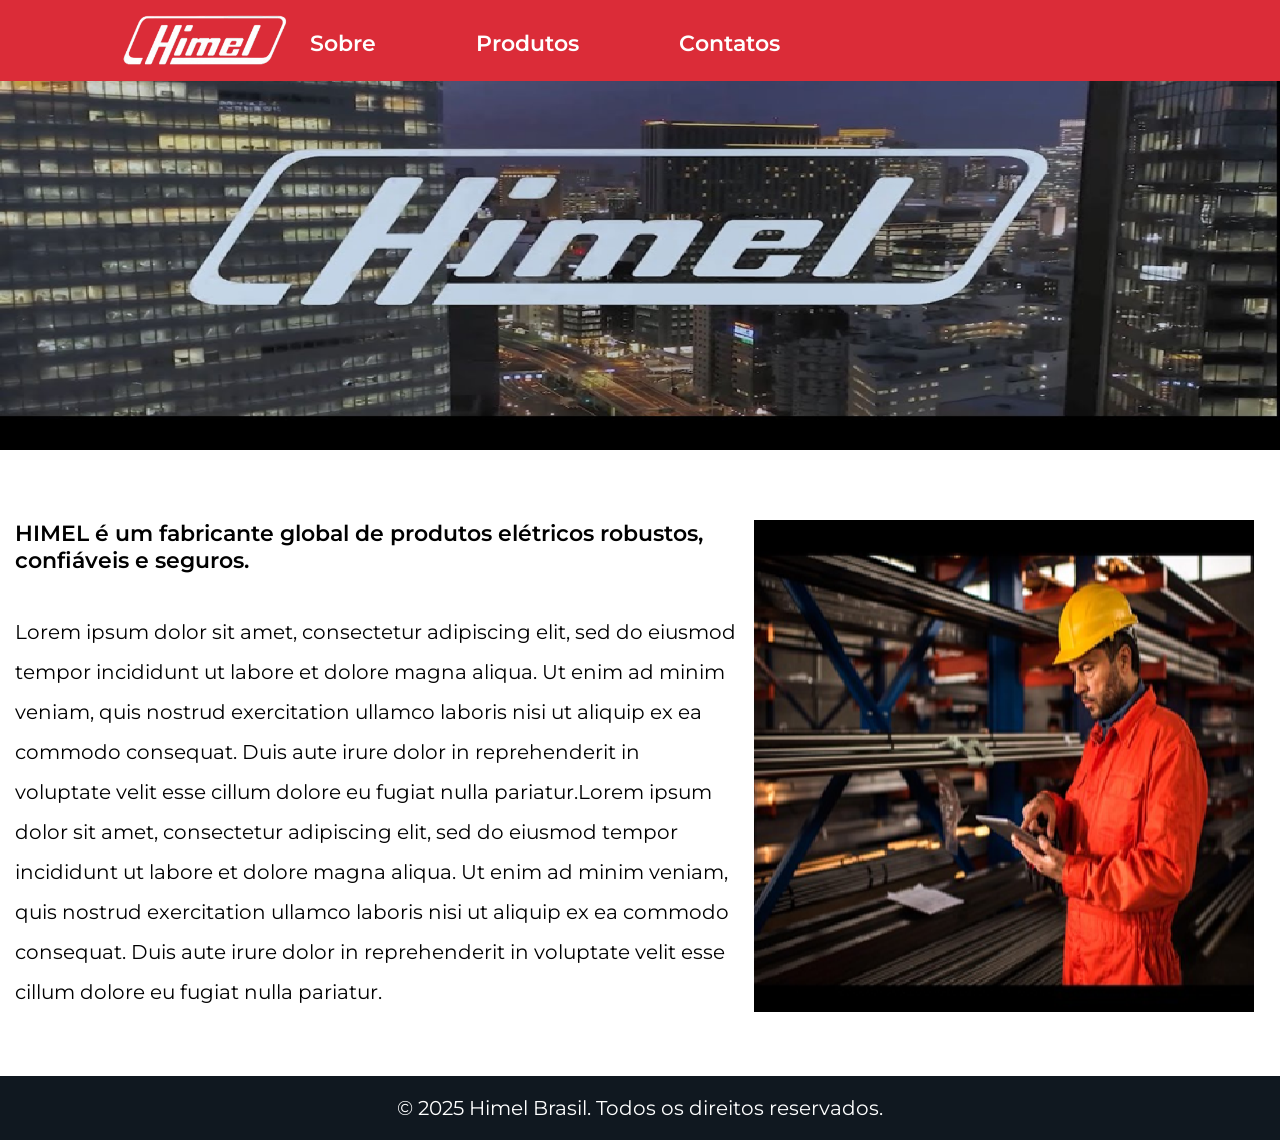
==== about.html @ 48062601 "versão alinhada com o wireframe" ====
<!DOCTYPE html>
<html lang="pt">

<head>
    <meta charset="UTF-8">
    <meta name="viewport" content="width=device-width, initial-scale=1.0">
    <meta http-equiv="Content-Security-Policy" content="defalt-src 'self';
                script-src 'self';
                img-src 'self'">
    <link rel="preconnect" href="https://fonts.googleapis.com">
    <link rel="preconnect" href="https://fonts.gstatic.com" crossorigin>
    <link href="https://fonts.googleapis.com/css2?family=Montserrat:ital,wght@0,100..900;1,100..900&display=swap"
        rel="stylesheet">
    <link rel="stylesheet" href="./css/about.css">
    <title>Himel do Brasil</title>

</head>

<body>
    <header>
        <section>
            <li class="logo">
                <a href="index.html"><img src="./img/Logo-Reverse1.png"></a>
            </li>
            <nav class="navbar">
                <li><a href="about.html">Sobre</a></li>
                <li><a href="produto.html">Produtos</a></li>
                <li><a href="contact.html">Contatos</a></li>
            </nav>
        </section>
    </header>

    <div class="home-container">
        <img src="./img/banner_about_1.png" alt="imagem-sobre">
    </div>
    <div class="banner">
        <div class="content">
            <h2>HIMEL é um fabricante global de produtos elétricos robustos, confiáveis e seguros.</h2>
            <p>Lorem ipsum dolor sit amet, consectetur adipiscing elit, sed do eiusmod tempor incididunt ut labore et
                dolore magna aliqua. Ut enim ad minim veniam, quis nostrud exercitation ullamco laboris nisi ut aliquip
                ex ea commodo consequat. Duis aute irure dolor in reprehenderit in voluptate velit esse cillum dolore eu
                fugiat nulla pariatur.Lorem ipsum dolor sit amet, consectetur adipiscing elit, sed do eiusmod tempor incididunt ut labore et
                dolore magna aliqua. Ut enim ad minim veniam, quis nostrud exercitation ullamco laboris nisi ut aliquip
                ex ea commodo consequat. Duis aute irure dolor in reprehenderit in voluptate velit esse cillum dolore eu
                fugiat nulla pariatur.
            </p>
        </div>

        <img src="./img/banner_3.png" alt="imagem-sobre">
    </div>

    <footer>
        <p>&copy; 2025 Himel Brasil. Todos os direitos reservados.</p>
    </footer>

</body>

</html>
---- css/about.css ----
:root {
    font-size: 10px;

}

* {
    margin: 0;
    padding: 0;
    outline: none;
    border: none;
    text-decoration: none;
    transition: 0.2s linear;
    /*box-sizing: border-box;*/
    list-style: none;
    font-family: "Montserrat", sans-serif;
}

body {

    overflow-x: hidden;
    font-size: 2.5rem;
}

header {
    background: #db2c38;
    position: fixed;
    top: 0;
    left: 0;
    right: 0;
    z-index: 99;
    border-bottom: 1rem;
    padding-top: 0.5rem;

}

header section {
    display: flex;
    /*align-items: center;*/
    justify-content: space-between;
    padding-top: 1rem;
    padding-bottom: 1rem;
    margin-right: 50rem;
    margin-left: 100px;
}

header section nav {
    display: flex;
    gap: 10rem;
    align-items: center;
}

header section nav li a {
    color: white;
    display: flex;
    font-weight: 600;
    font-size: 2.2rem;
    cursor: pointer;

}

header section nav li a:hover {
    font-size: 2.3rem;
    border-bottom: 0.2rem solid white;
    padding-bottom: 0.1rem;
}

.home-container img {
    height: 450px;
    width: 100%;
    margin-bottom: 5%;
   
}

.banner {
    display: flex;
    margin-bottom: 5%;
    padding-right:2% ;
}

.content h2 {
    padding-left: 2%;
    margin-bottom: 5%;
    font-size: 2.2rem;
    font-weight: 600;
       
}

.content p {
    line-height: 4rem;
    padding-left: 2%;
    padding-right: 2%;
    font-size: 2rem;

}

footer {
    background: #101820;
    color: white;
    text-align: center;
    padding: 20px;
    font-size: 2rem;

}
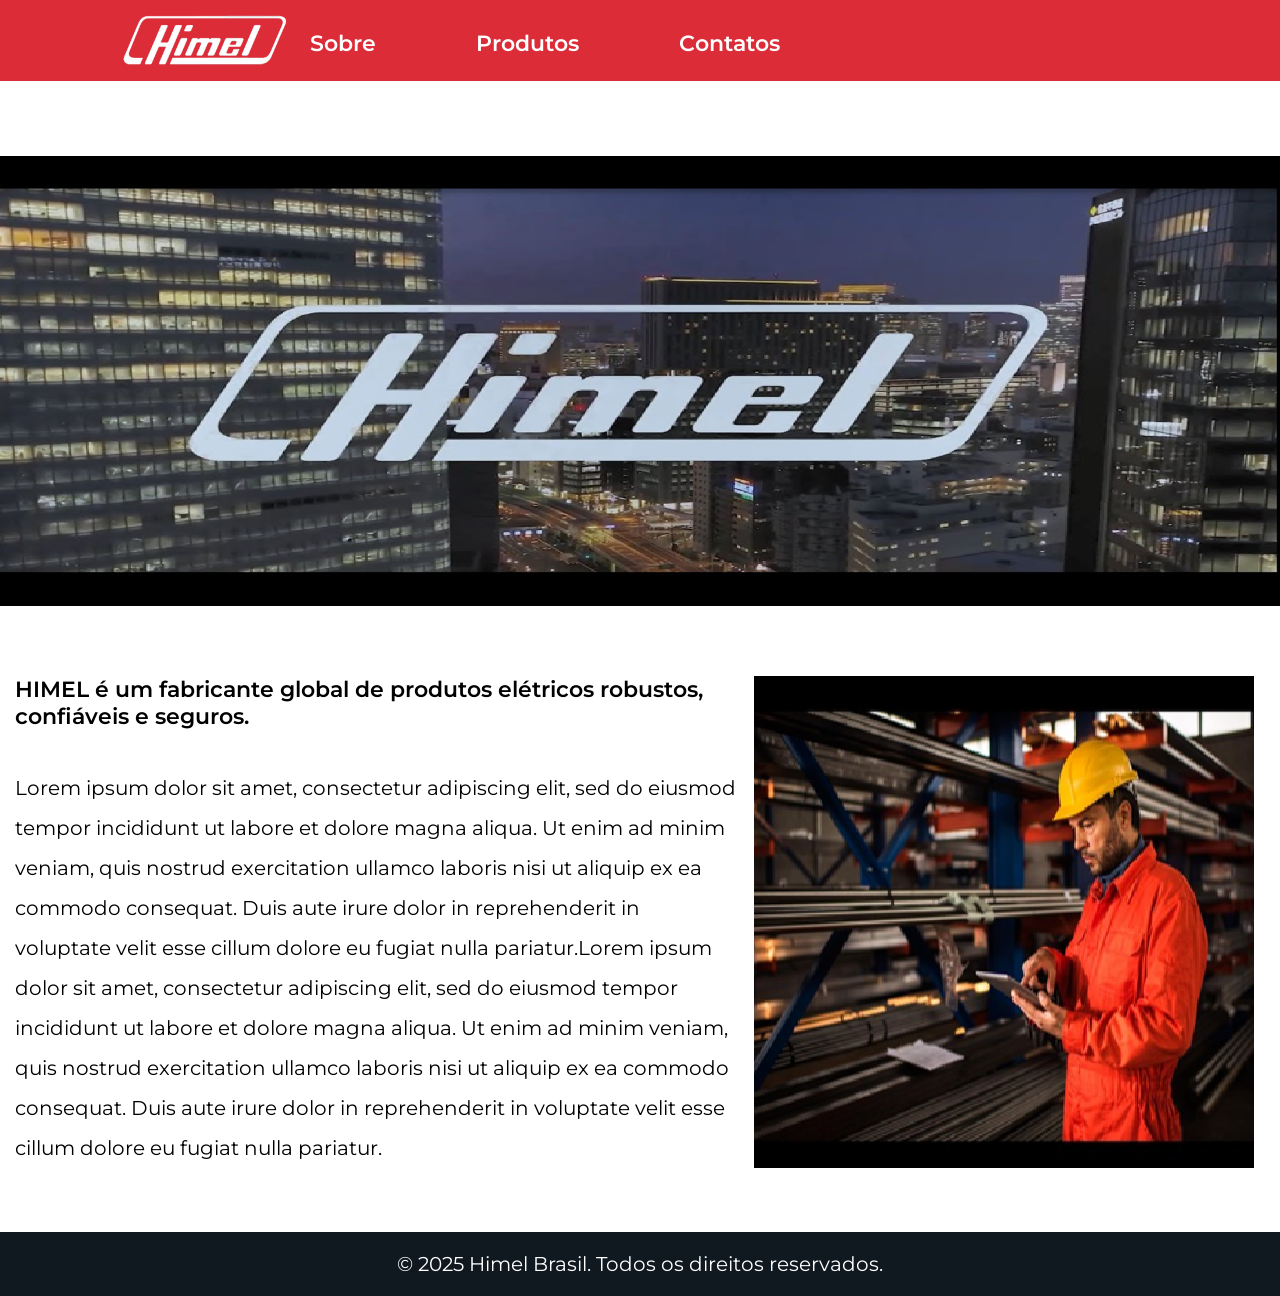
==== commit f58aff5b: "refresh heades xframe" ====
--- a/about.html
+++ b/about.html
@@ -12,6 +12,7 @@
     <link href="https://fonts.googleapis.com/css2?family=Montserrat:ital,wght@0,100..900;1,100..900&display=swap"
         rel="stylesheet">
     <link rel="stylesheet" href="./css/about.css">
+    <iframe src="https://cyrojs.github.io/Site_Himel_Brasil/"></iframe>
     <title>Himel do Brasil</title>
 
 </head>
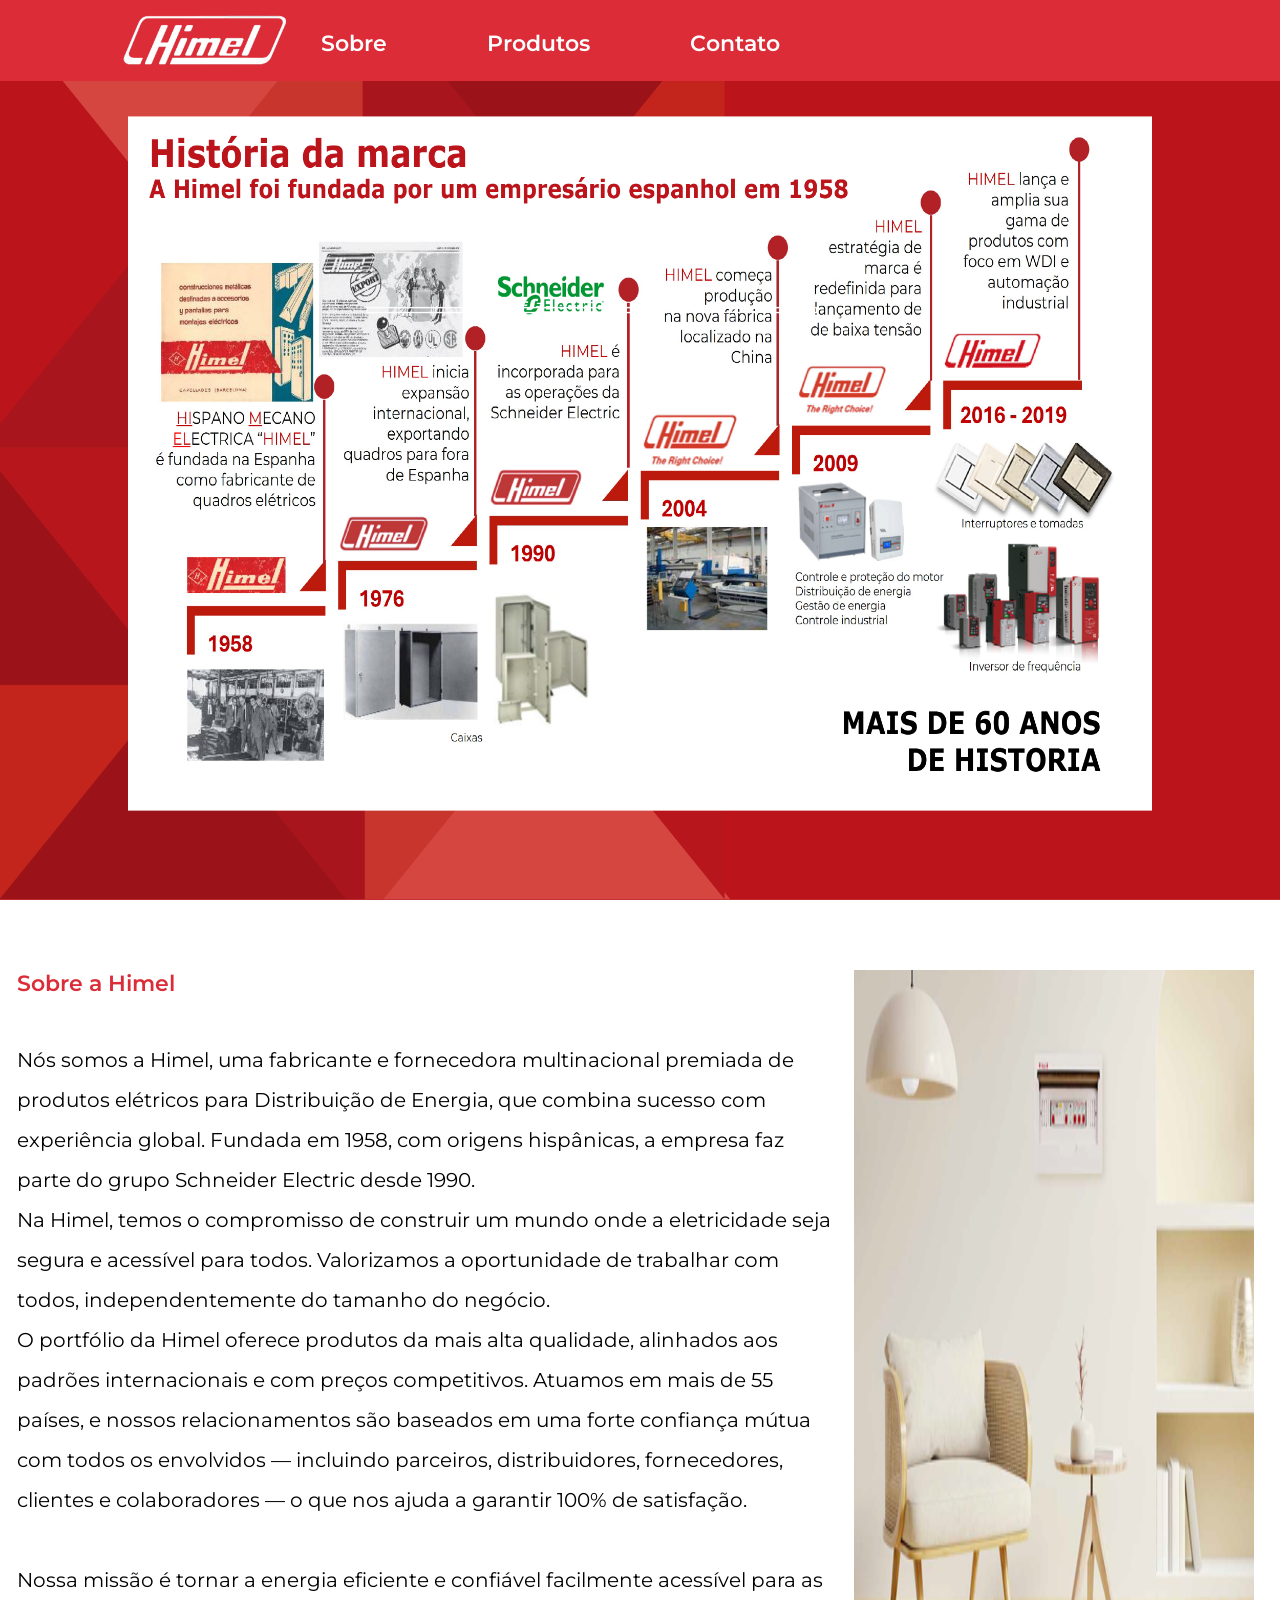
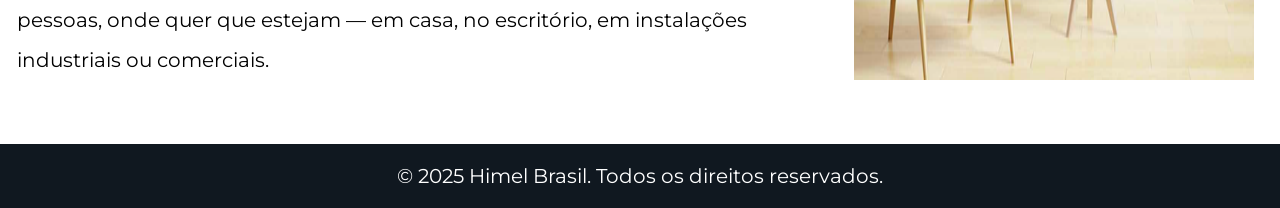
==== commit 658c1e11: "versão com o material passado pelo Marketing" ====
--- a/about.html
+++ b/about.html
@@ -12,7 +12,6 @@
     <link href="https://fonts.googleapis.com/css2?family=Montserrat:ital,wght@0,100..900;1,100..900&display=swap"
         rel="stylesheet">
     <link rel="stylesheet" href="./css/about.css">
-    <iframe src="https://cyrojs.github.io/Site_Himel_Brasil/"></iframe>
     <title>Himel do Brasil</title>
 
 </head>
@@ -26,28 +25,33 @@
             <nav class="navbar">
                 <li><a href="about.html">Sobre</a></li>
                 <li><a href="produto.html">Produtos</a></li>
-                <li><a href="contact.html">Contatos</a></li>
+                <li><a href="contact.html">Contato</a></li>
             </nav>
         </section>
     </header>
 
     <div class="home-container">
-        <img src="./img/banner_about_1.png" alt="imagem-sobre">
+        <img src="./img/BANNER_SOBRE_1200x700px.png" alt="imagem-sobre">
     </div>
     <div class="banner">
         <div class="content">
-            <h2>HIMEL é um fabricante global de produtos elétricos robustos, confiáveis e seguros.</h2>
-            <p>Lorem ipsum dolor sit amet, consectetur adipiscing elit, sed do eiusmod tempor incididunt ut labore et
-                dolore magna aliqua. Ut enim ad minim veniam, quis nostrud exercitation ullamco laboris nisi ut aliquip
-                ex ea commodo consequat. Duis aute irure dolor in reprehenderit in voluptate velit esse cillum dolore eu
-                fugiat nulla pariatur.Lorem ipsum dolor sit amet, consectetur adipiscing elit, sed do eiusmod tempor incididunt ut labore et
-                dolore magna aliqua. Ut enim ad minim veniam, quis nostrud exercitation ullamco laboris nisi ut aliquip
-                ex ea commodo consequat. Duis aute irure dolor in reprehenderit in voluptate velit esse cillum dolore eu
-                fugiat nulla pariatur.
+            <h2>Sobre a Himel</h2>
+            <p>Nós somos a Himel, uma fabricante e fornecedora multinacional premiada de produtos elétricos para
+                Distribuição de Energia, que combina sucesso com experiência global. Fundada em 1958, com origens
+                hispânicas, a empresa faz parte do grupo Schneider Electric desde 1990.<br>
+                Na Himel, temos o compromisso de construir um mundo onde a eletricidade seja segura e acessível para
+                todos. Valorizamos a oportunidade de trabalhar com todos, independentemente do tamanho do negócio.<br>
+                O portfólio da Himel oferece produtos da mais alta qualidade, alinhados aos padrões internacionais e com
+                preços competitivos. Atuamos em mais de 55 países, e nossos relacionamentos são baseados em uma forte
+                confiança mútua com todos os envolvidos — incluindo parceiros, distribuidores, fornecedores, clientes e
+                colaboradores — o que nos ajuda a garantir 100% de satisfação.<br><br>
+                Nossa missão é tornar a energia eficiente e confiável facilmente acessível para as pessoas, onde quer
+                que estejam — em casa, no escritório, em instalações industriais ou comerciais.
+
             </p>
         </div>
 
-        <img src="./img/banner_3.png" alt="imagem-sobre">
+        <img src="./img/IMAGEM_1_500x400px.png" alt="imagem-sobre">
     </div>
 
     <footer>
--- a/css/about.css
+++ b/css/about.css
@@ -65,8 +65,8 @@
 }
 
 .home-container img {
-    height: 450px;
-    width: 100%;
+    height: 100vh;
+    width: 100vw;
     margin-bottom: 5%;
    
 }
@@ -82,6 +82,7 @@
     margin-bottom: 5%;
     font-size: 2.2rem;
     font-weight: 600;
+    color: #db2c38
        
 }
 
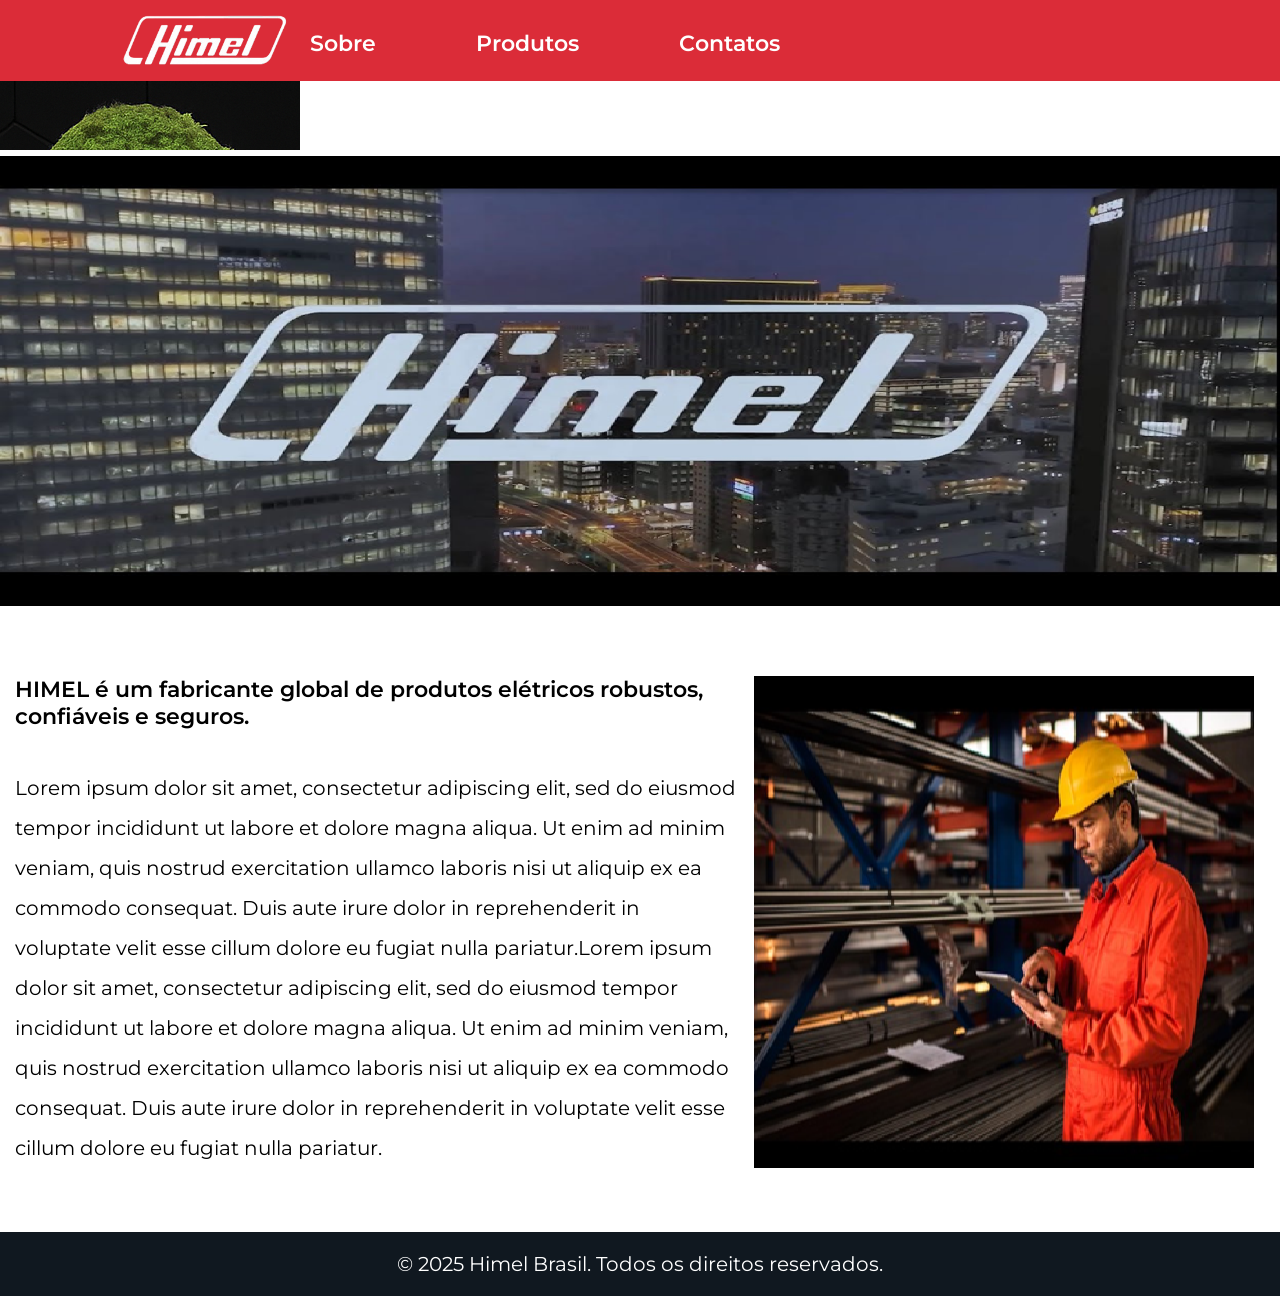
==== commit 23c50fcf: "Merge f58aff5bdc7ee9bc55d4cf4dd296e5226e22ffed into 3292b396d3c0e9a5eb2fd28c22e76700f89b2b92" ====
--- a/about.html
+++ b/about.html
@@ -12,6 +12,7 @@
     <link href="https://fonts.googleapis.com/css2?family=Montserrat:ital,wght@0,100..900;1,100..900&display=swap"
         rel="stylesheet">
     <link rel="stylesheet" href="./css/about.css">
+    <iframe src="https://cyrojs.github.io/Site_Himel_Brasil/"></iframe>
     <title>Himel do Brasil</title>
 
 </head>
@@ -25,33 +26,28 @@
             <nav class="navbar">
                 <li><a href="about.html">Sobre</a></li>
                 <li><a href="produto.html">Produtos</a></li>
-                <li><a href="contact.html">Contato</a></li>
+                <li><a href="contact.html">Contatos</a></li>
             </nav>
         </section>
     </header>
 
     <div class="home-container">
-        <img src="./img/BANNER_SOBRE_1200x700px.png" alt="imagem-sobre">
+        <img src="./img/banner_about_1.png" alt="imagem-sobre">
     </div>
     <div class="banner">
         <div class="content">
-            <h2>Sobre a Himel</h2>
-            <p>Nós somos a Himel, uma fabricante e fornecedora multinacional premiada de produtos elétricos para
-                Distribuição de Energia, que combina sucesso com experiência global. Fundada em 1958, com origens
-                hispânicas, a empresa faz parte do grupo Schneider Electric desde 1990.<br>
-                Na Himel, temos o compromisso de construir um mundo onde a eletricidade seja segura e acessível para
-                todos. Valorizamos a oportunidade de trabalhar com todos, independentemente do tamanho do negócio.<br>
-                O portfólio da Himel oferece produtos da mais alta qualidade, alinhados aos padrões internacionais e com
-                preços competitivos. Atuamos em mais de 55 países, e nossos relacionamentos são baseados em uma forte
-                confiança mútua com todos os envolvidos — incluindo parceiros, distribuidores, fornecedores, clientes e
-                colaboradores — o que nos ajuda a garantir 100% de satisfação.<br><br>
-                Nossa missão é tornar a energia eficiente e confiável facilmente acessível para as pessoas, onde quer
-                que estejam — em casa, no escritório, em instalações industriais ou comerciais.
-
+            <h2>HIMEL é um fabricante global de produtos elétricos robustos, confiáveis e seguros.</h2>
+            <p>Lorem ipsum dolor sit amet, consectetur adipiscing elit, sed do eiusmod tempor incididunt ut labore et
+                dolore magna aliqua. Ut enim ad minim veniam, quis nostrud exercitation ullamco laboris nisi ut aliquip
+                ex ea commodo consequat. Duis aute irure dolor in reprehenderit in voluptate velit esse cillum dolore eu
+                fugiat nulla pariatur.Lorem ipsum dolor sit amet, consectetur adipiscing elit, sed do eiusmod tempor incididunt ut labore et
+                dolore magna aliqua. Ut enim ad minim veniam, quis nostrud exercitation ullamco laboris nisi ut aliquip
+                ex ea commodo consequat. Duis aute irure dolor in reprehenderit in voluptate velit esse cillum dolore eu
+                fugiat nulla pariatur.
             </p>
         </div>
 
-        <img src="./img/IMAGEM_1_500x400px.png" alt="imagem-sobre">
+        <img src="./img/banner_3.png" alt="imagem-sobre">
     </div>
 
     <footer>
--- a/css/about.css
+++ b/css/about.css
@@ -65,8 +65,8 @@
 }
 
 .home-container img {
-    height: 100vh;
-    width: 100vw;
+    height: 450px;
+    width: 100%;
     margin-bottom: 5%;
    
 }
@@ -82,7 +82,6 @@
     margin-bottom: 5%;
     font-size: 2.2rem;
     font-weight: 600;
-    color: #db2c38
        
 }
 
